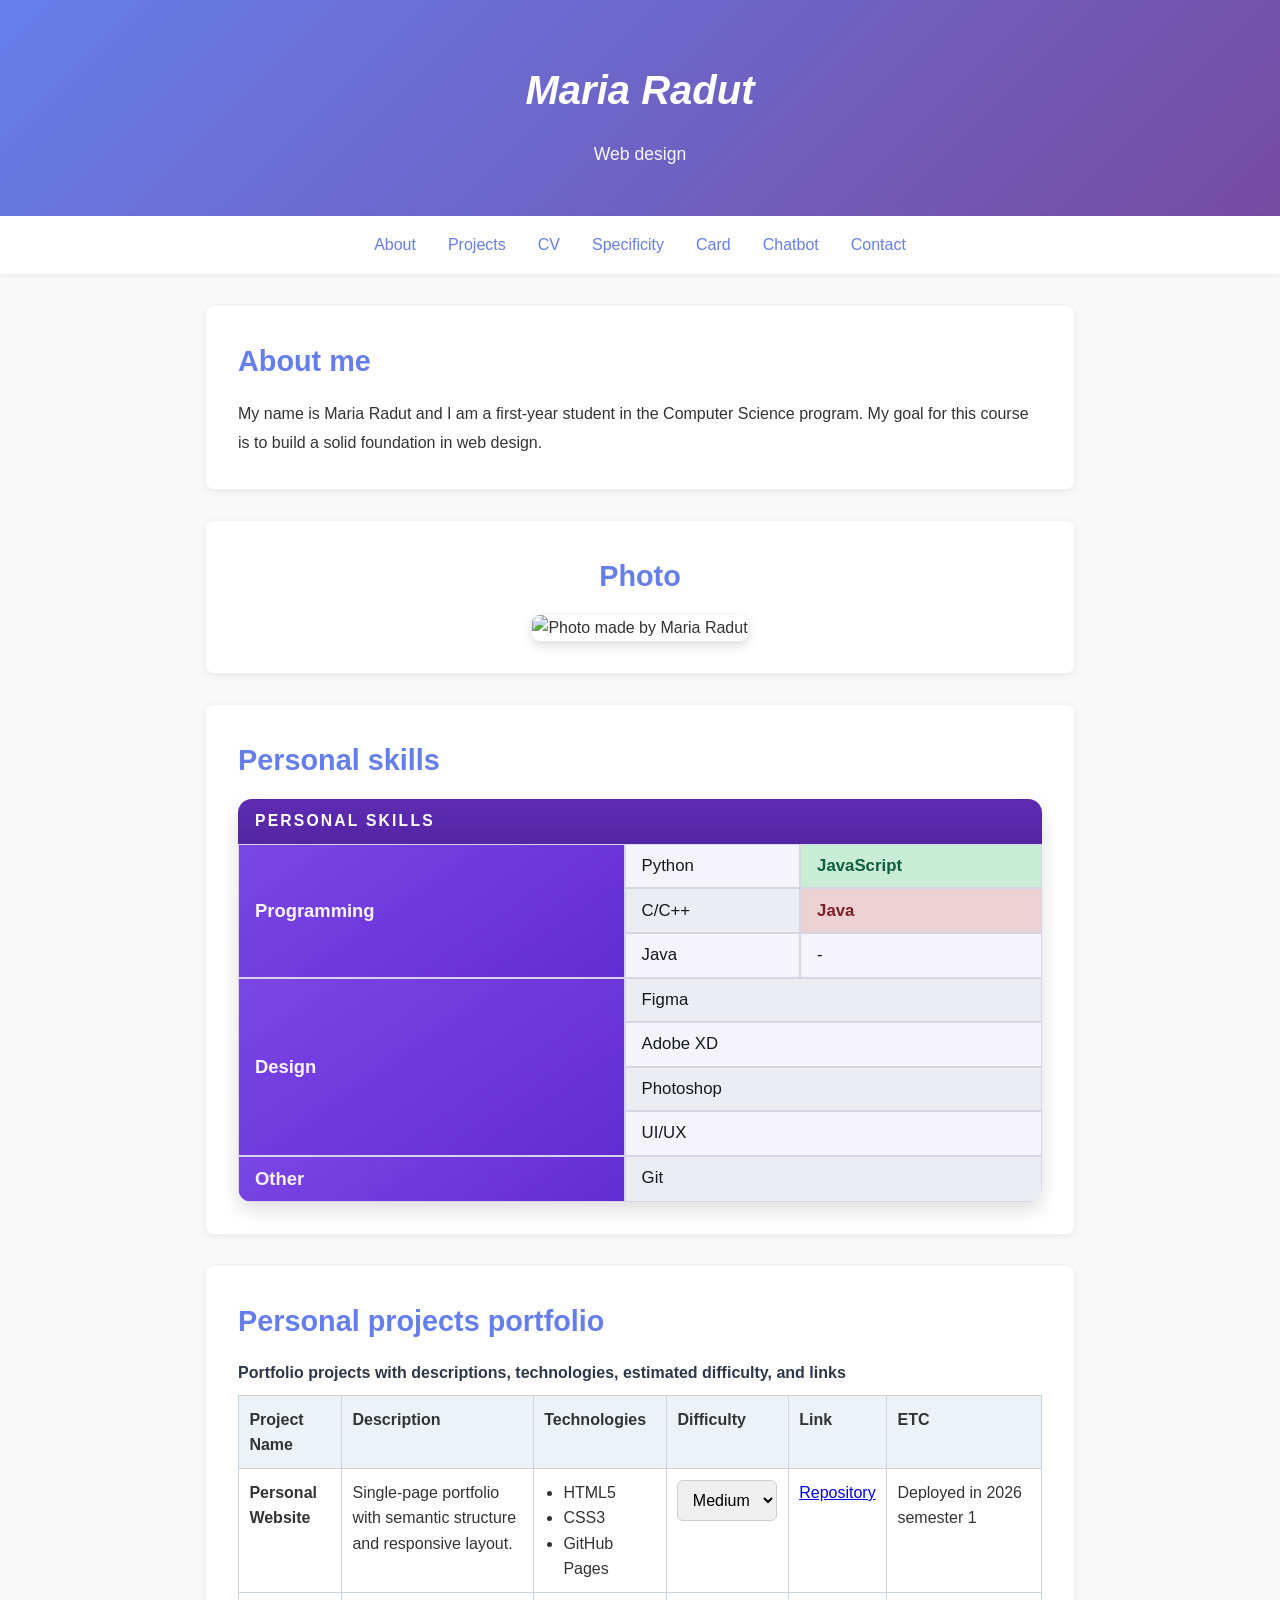
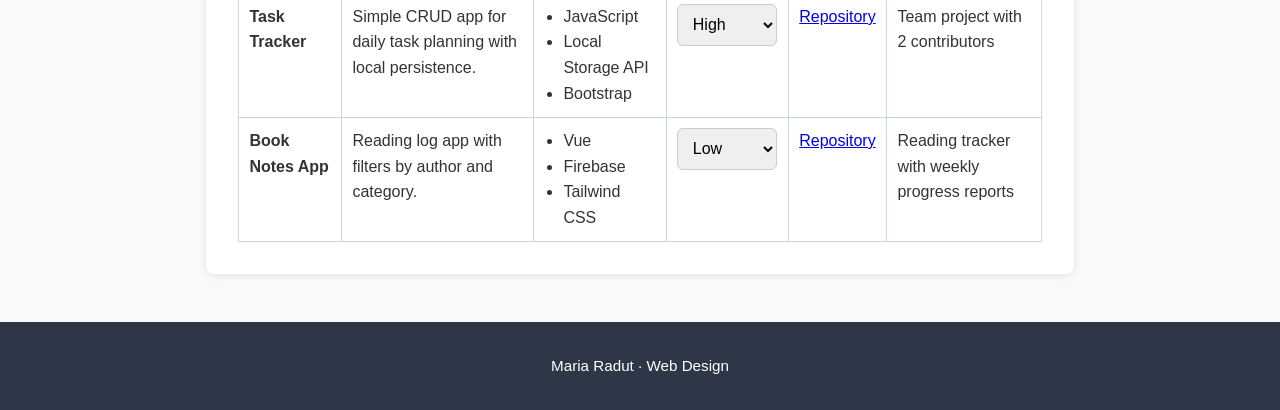
==== index.html @ 16b27f78 "Add files via upload" ====
<!DOCTYPE html>
<html lang="en">
<head>
  <meta charset="UTF-8">
  <meta name="viewport" content="width=device-width, initial-scale=1.0">
  <title>Maria Radut - Web Development Course</title>
  <link rel="stylesheet" href="style.css">
</head>
<body>

  <a class="skip-link" href="#main-content">Skip to main content</a>

  <header>
    <h1>Maria Radut</h1>
    <p>Web design </p>
  </header>

  <nav aria-label="Main navigation">
    <ul>
      <li><a href="#about">About</a></li>
      <li><a href="#projects">Projects</a></li>
      <li><a href="cv.html">CV</a></li>
      <li><a href="specificity.html">Specificity</a></li>
      <li><a href="card.html">Card</a></li>
      <li><a href="chatbot.html">Chatbot</a></li>
      <li><a href="contact.html">Contact</a></li>
    </ul>
  </nav>

  <main id="main-content">
    <section id="about">
      <h2>About me</h2>
      <p>My name is Maria Radut and I am a first-year student in the Computer Science program. My goal for this course is to build a solid foundation in web design.</p>
    </section>

    <section id="photo">
      <h2>Photo</h2>
      <img src="img/p1.jpeg" alt="Photo made by Maria Radut">
    </section>

    <section id="skills">
      <h2>Personal skills</h2>
      <table class="content-table skills-table">
        <thead>
          <tr>
            <th scope="col" colspan="3">Personal Skills</th>
          </tr>
        </thead>
        <tbody>
          <tr>
            <th scope="row" rowspan="3" class="skill-category">Programming</th>
            <td>Python</td>
            <td class="skill-good">JavaScript</td>
          </tr>
          <tr>
            <td>C/C++</td>
            <td class="skill-improve">Java</td>
          </tr>
          <tr>
            <td>Java</td>
            <td>-</td>
          </tr>
          <tr>
            <th scope="row" rowspan="4" class="skill-category">Design</th>
            <td colspan="2">Figma</td>
          </tr>
          <tr>
            <td colspan="2">Adobe XD</td>
          </tr>
          <tr>
            <td colspan="2">Photoshop</td>
          </tr>
          <tr>
            <td colspan="2" class="skill-plain">UI/UX</td>
          </tr>
          <tr>
            <th scope="row" class="skill-category">Other</th>
            <td colspan="2">Git</td>
          </tr>
        </tbody>
      </table>
    </section>

    <section id="projects">
      <h2>Personal projects portfolio</h2>
      <table class="content-table project-table">
        <caption>Portfolio projects with descriptions, technologies, estimated difficulty, and links</caption>
        <thead>
          <tr>
            <th scope="col">Project Name</th>
            <th scope="col">Description</th>
            <th scope="col">Technologies</th>
            <th scope="col">Difficulty</th>
            <th scope="col">Link</th>
            <th scope="col">ETC</th>
          </tr>
        </thead>
        <tbody>
          <tr>
            <th scope="row">Personal Website</th>
            <td>Single-page portfolio with semantic structure and responsive layout.</td>
            <td>
              <ul>
                <li>HTML5</li>
                <li>CSS3</li>
                <li>GitHub Pages</li>
              </ul>
            </td>
            <td>
              <label for="difficulty-site" class="sr-only">Difficulty for Personal Website</label>
              <select id="difficulty-site" name="difficulty-site">
                <option value="low">Low</option>
                <option value="medium" selected>Medium</option>
                <option value="high">High</option>
              </select>
            </td>
            <td><a href="https://github.com/CS-WD-UVT-2026" target="_blank" rel="noopener noreferrer">Repository</a></td>
            <td>Deployed in 2026 semester 1</td>
          </tr>
          <tr>
            <th scope="row">Task Tracker</th>
            <td>Simple CRUD app for daily task planning with local persistence.</td>
            <td>
              <ul>
                <li>JavaScript</li>
                <li>Local Storage API</li>
                <li>Bootstrap</li>
              </ul>
            </td>
            <td>
              <label for="difficulty-task" class="sr-only">Difficulty for Task Tracker</label>
              <select id="difficulty-task" name="difficulty-task">
                <option value="low">Low</option>
                <option value="medium">Medium</option>
                <option value="high" selected>High</option>
              </select>
            </td>
            <td><a href="https://github.com/CS-WD-UVT-2026" target="_blank" rel="noopener noreferrer">Repository</a></td>
            <td>Team project with 2 contributors</td>
          </tr>
          <tr>
            <th scope="row">Book Notes App</th>
            <td>Reading log app with filters by author and category.</td>
            <td>
              <ul>
                <li>Vue</li>
                <li>Firebase</li>
                <li>Tailwind CSS</li>
              </ul>
            </td>
            <td>
              <label for="difficulty-book" class="sr-only">Difficulty for Book Notes App</label>
              <select id="difficulty-book" name="difficulty-book">
                <option value="low" selected>Low</option>
                <option value="medium">Medium</option>
                <option value="high">High</option>
              </select>
            </td>
            <td><a href="https://github.com/CS-WD-UVT-2026" target="_blank" rel="noopener noreferrer">Repository</a></td>
            <td>Reading tracker with weekly progress reports</td>
          </tr>
        </tbody>
      </table>
    </section>
  </main>

  <footer>
    <p>Maria Radut · Web Design </p>
  </footer>

</body>
</html>
---- style.css ----
* {
  margin: 0;
  padding: 0;
  box-sizing: border-box;
}

body {
  font-family: 'Segoe UI', Tahoma, Geneva, Verdana, sans-serif;
  line-height: 1.6;
  color: #333;
  background-color: #f9f9f9;
}

h1 {
  color: #1f6f8b;
  font-style: italic;
  padding: 10px;
}

.skip-link {
  position: absolute;
  left: 1rem;
  top: -100px;
  background-color: #2d3748;
  color: #fff;
  padding: 0.6rem 0.9rem;
  border-radius: 6px;
  text-decoration: none;
  z-index: 1000;
}

.skip-link:focus {
  top: 1rem;
}

header {
  background: linear-gradient(135deg, #667eea 0%, #764ba2 100%);
  color: white;
  padding: 3rem 2rem;
  text-align: center;
  box-shadow: 0 2px 8px rgba(0, 0, 0, 0.1);
}

header h1 {
  font-size: 2.5rem;
  margin-bottom: 0.5rem;
  color: #ffffff;
}

header p {
  font-size: 1.1rem;
  opacity: 0.95;
}

nav {
  background-color: white;
  padding: 1rem;
  box-shadow: 0 2px 4px rgba(0, 0, 0, 0.05);
  position: sticky;
  top: 0;
}

nav ul {
  list-style: none;
  display: flex;
  justify-content: center;
  gap: 2rem;
  flex-wrap: wrap;
}

nav a {
  text-decoration: none;
  color: #667eea;
  font-weight: 500;
  transition: color 0.3s ease;
}

nav a:hover {
  color: #764ba2;
}

main {
  max-width: 900px;
  margin: 2rem auto;
  padding: 0 1rem;
}

section {
  background: white;
  padding: 2rem;
  margin-bottom: 2rem;
  border-radius: 8px;
  box-shadow: 0 2px 8px rgba(0, 0, 0, 0.08);
}

section h2 {
  color: #667eea;
  margin-bottom: 1rem;
  font-size: 1.8rem;
}

section p {
  font-size: 1rem;
  line-height: 1.8;
}

form {
  display: grid;
  gap: 1rem;
}

fieldset {
  border: 1px solid #ddd;
  border-radius: 8px;
  padding: 1rem;
}

legend {
  font-weight: 600;
  color: #667eea;
  padding: 0 0.4rem;
}

.form-group {
  display: grid;
  gap: 0.4rem;
  margin-bottom: 1rem;
}

label {
  font-weight: 500;
}

input,
select,
textarea,
button {
  font: inherit;
}

input,
select,
textarea {
  width: 100%;
  padding: 0.65rem;
  border: 1px solid #ccc;
  border-radius: 6px;
}

textarea {
  min-height: 120px;
  resize: vertical;
}

.helper-text {
  font-size: 0.9rem;
  color: #555;
}

.radio-group {
  display: grid;
  gap: 0.6rem;
}

.radio-item {
  display: flex;
  align-items: center;
  gap: 0.5rem;
}

.radio-item input {
  width: auto;
}

button[type="submit"] {
  background-color: #667eea;
  color: white;
  border: none;
  border-radius: 6px;
  padding: 0.7rem 1rem;
  cursor: pointer;
  justify-self: start;
}

button[type="submit"]:hover {
  background-color: #764ba2;
}

#photo {
  text-align: center;
}

#photo img {
  width: 40%;
}

img {
  border-radius: 8px;
  box-shadow: 0 4px 12px rgba(0, 0, 0, 0.15);
  max-width: 100%;
  height: auto;
}

footer {
  background-color: #2d3748;
  color: white;
  text-align: center;
  padding: 2rem;
  margin-top: 3rem;
  font-size: 0.95rem;
}

.content-table {
  width: 100%;
  border-collapse: collapse;
  margin-top: 1rem;
  overflow-x: auto;
}

.content-table caption {
  text-align: left;
  font-weight: 600;
  color: #2d3748;
  margin-bottom: 0.6rem;
}

.content-table th,
.content-table td {
  border: 1px solid #cbd5e0;
  padding: 0.65rem;
  text-align: left;
  vertical-align: top;
}

.content-table thead th {
  background-color: #edf2f7;
}

.content-table tfoot th,
.content-table tfoot td {
  background-color: #f7fafc;
  font-weight: 600;
}

.content-table ul {
  margin: 0;
  padding-left: 1.2rem;
}

.skills-table {
  border-collapse: separate;
  border-spacing: 0;
  border-radius: 14px;
  overflow: hidden;
  box-shadow: 0 8px 18px rgba(28, 24, 46, 0.14);
}

.skills-table thead th {
  background: linear-gradient(180deg, #5f2bb3 0%, #5425a3 100%);
  color: #fff;
  text-align: left;
  text-transform: uppercase;
  letter-spacing: 0.14em;
  font-size: 0.98rem;
  padding: 0.75rem 1rem;
}

.skills-table .skill-category {
  background: linear-gradient(145deg, #7c45e5 0%, #632bd3 100%);
  color: #f7f4ff;
  font-weight: 700;
  font-size: 1.15rem;
  vertical-align: middle;
  min-width: 190px;
}

.skills-table tbody td {
  background-color: #ececf3;
  color: #171720;
  font-size: 1.05rem;
}

.skills-table tbody tr:nth-child(odd) td {
  background-color: #f5f4fa;
}

.skills-table tbody tr td.skill-good {
  background-color: #c9ecd6;
  color: #0f5d3e;
  font-weight: 700;
}

.skills-table tbody tr td.skill-improve {
  background-color: #ecd2d5;
  color: #7d1f28;
  font-weight: 700;
}

.skills-table tbody tr td.skill-plain {
  background-color: #f5f4fa;
  color: #171720;
  font-weight: 400;
}

.skills-table th,
.skills-table td {
  border: 1px solid #d7d4e3;
  padding: 0.7rem 1rem;
  line-height: 1.2;
}

.skills-table thead th {
  border-color: #5327a2;
}

#skills .lab4-note {
  display: none;
}

.project-table select {
  min-width: 100px;
}

.sr-only {
  position: absolute;
  width: 1px;
  height: 1px;
  padding: 0;
  margin: -1px;
  overflow: hidden;
  clip: rect(0, 0, 0, 0);
  white-space: nowrap;
  border: 0;
}

@media (max-width: 768px) {
  .content-table {
    display: block;
    overflow-x: auto;
  }
}
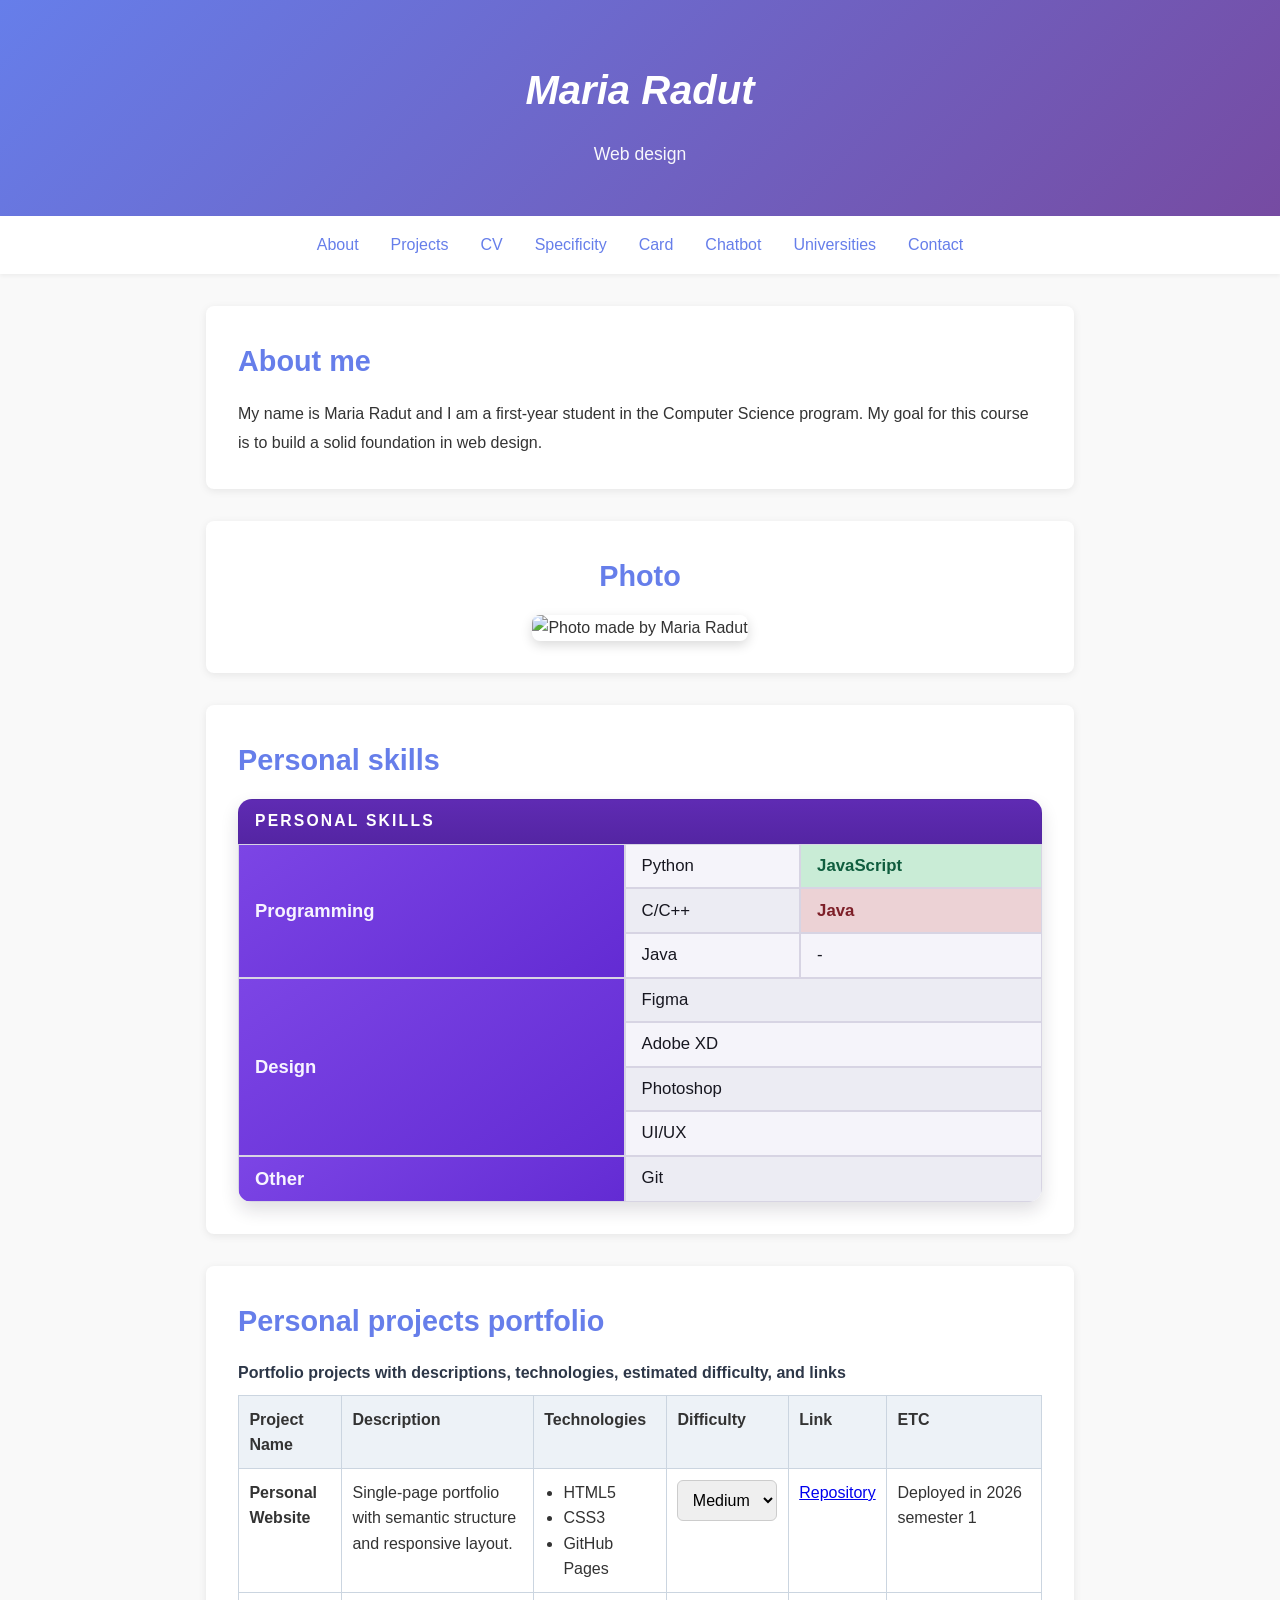
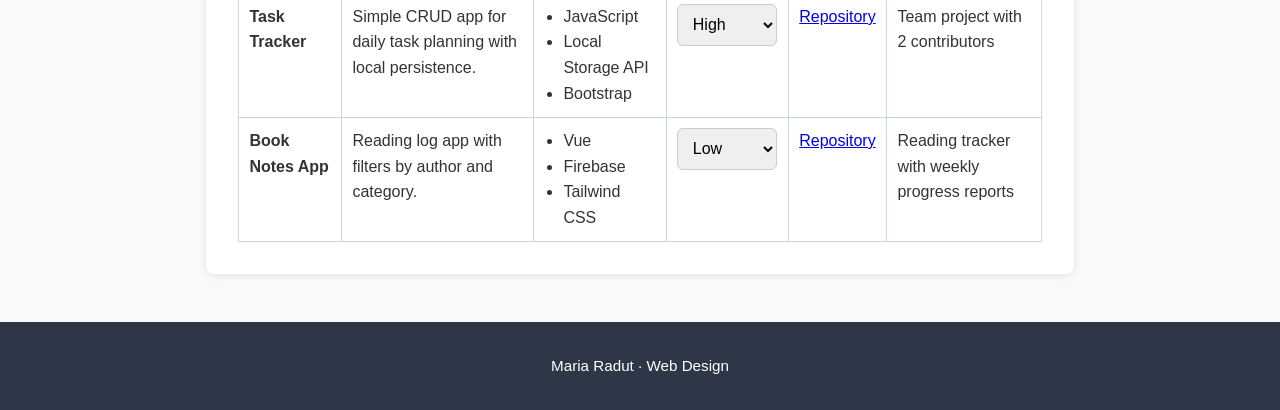
==== commit 92efd5ff: "Add files via upload" ====
--- a/index.html
+++ b/index.html
@@ -23,6 +23,7 @@
       <li><a href="specificity.html">Specificity</a></li>
       <li><a href="card.html">Card</a></li>
       <li><a href="chatbot.html">Chatbot</a></li>
+      <li><a href="universities.html">Universities</a></li>
       <li><a href="contact.html">Contact</a></li>
     </ul>
   </nav>
